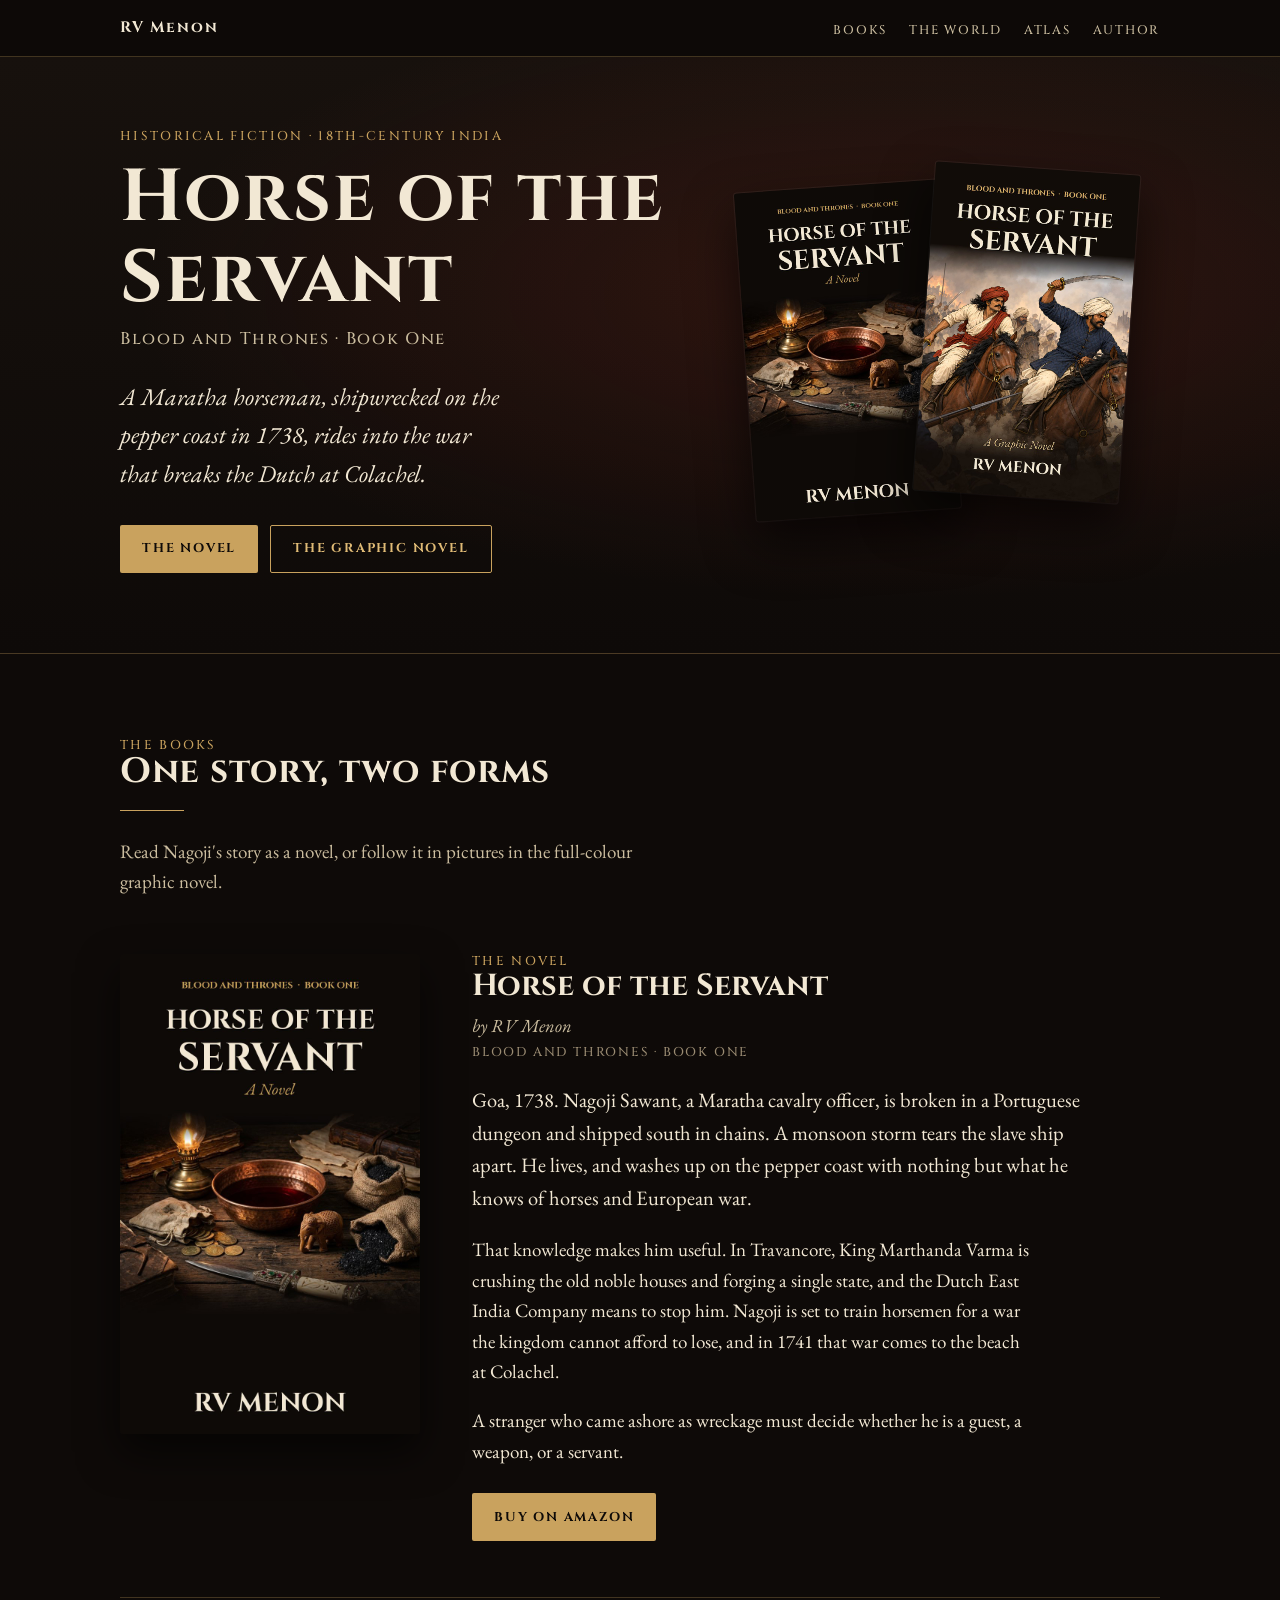
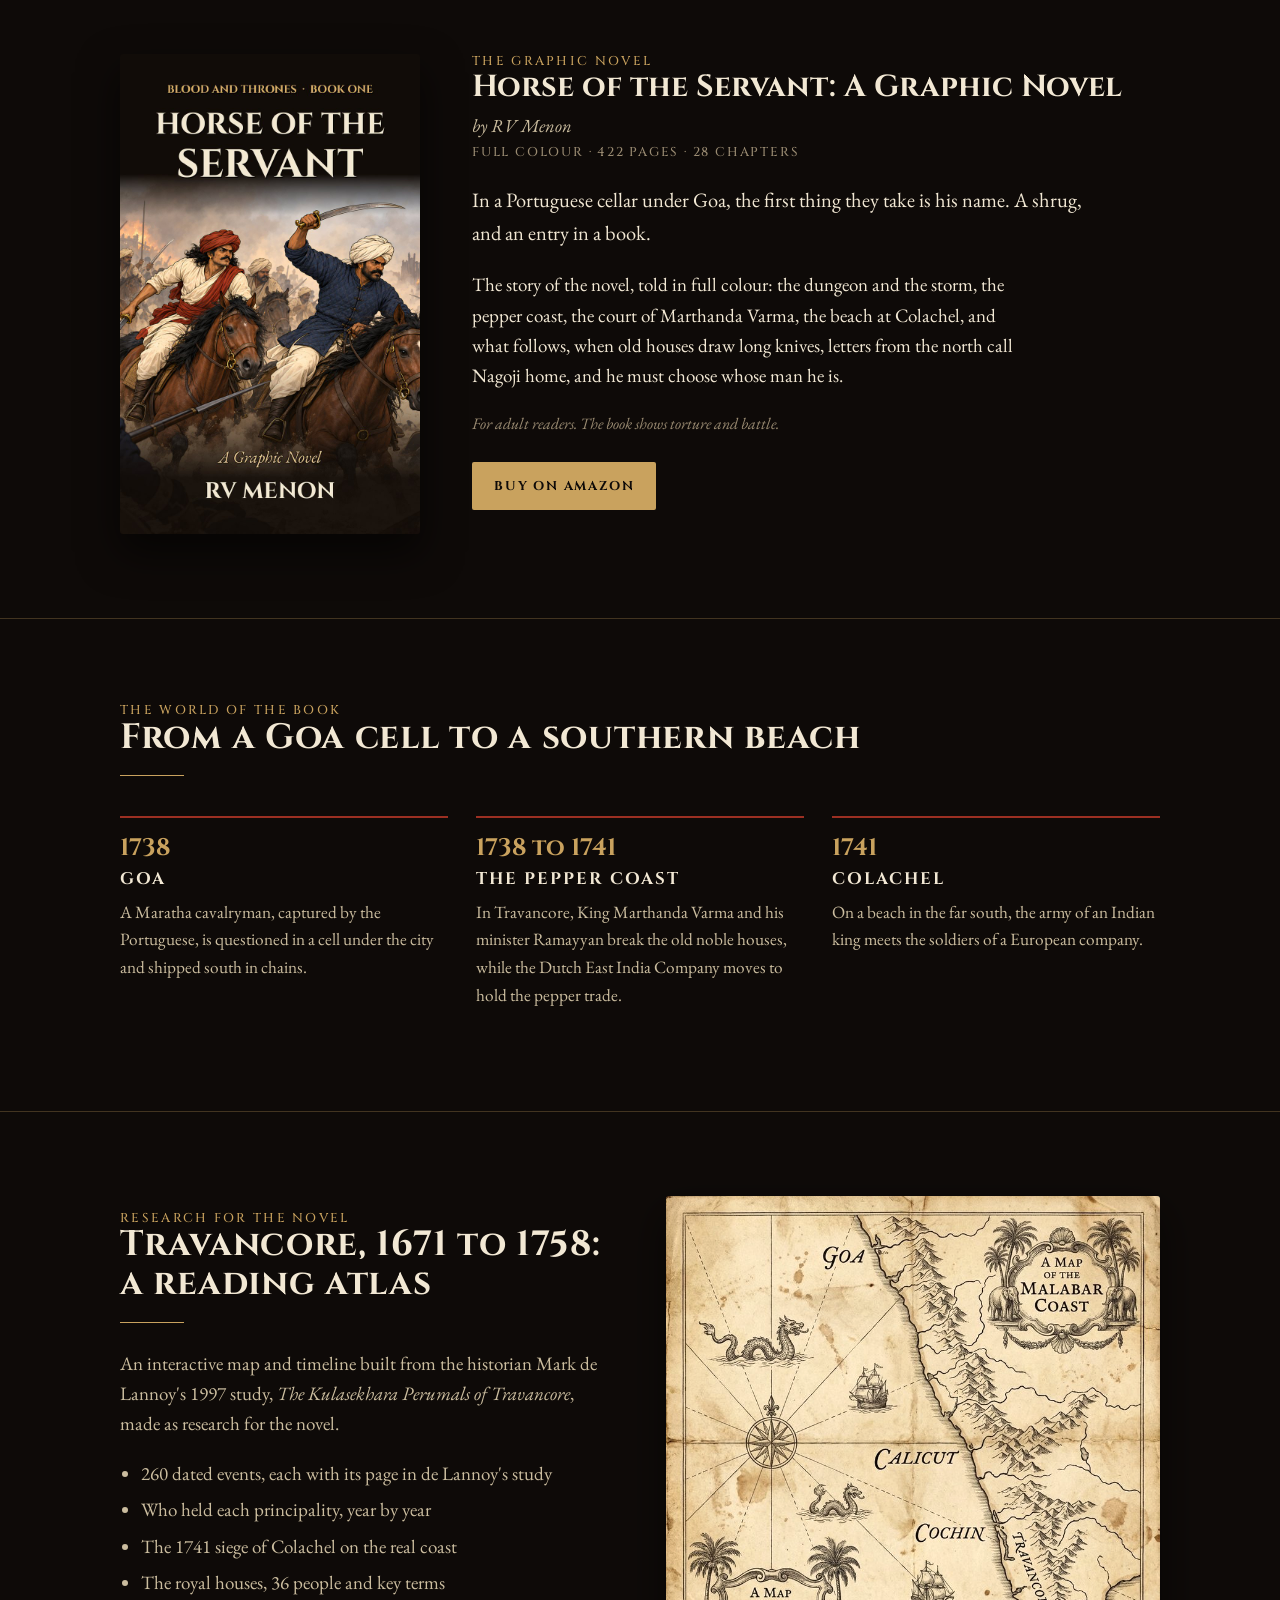
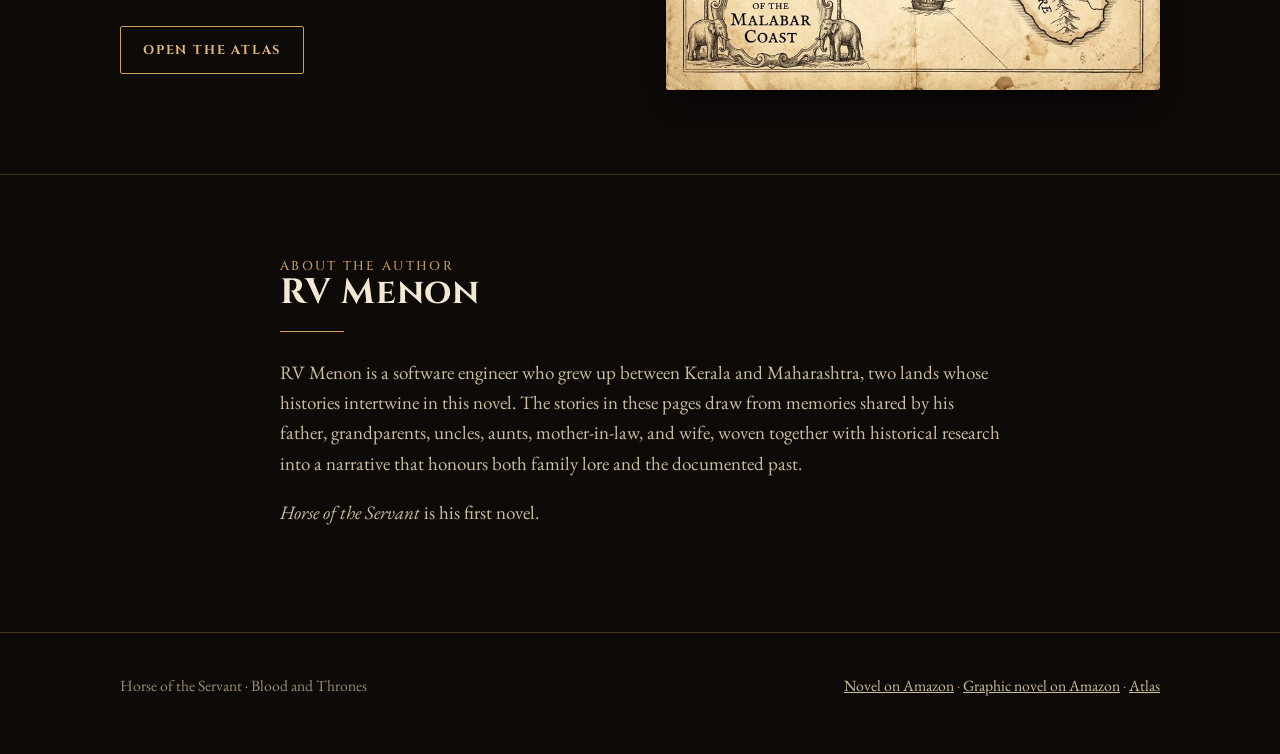
==== horse-of-the-servant/index.html @ ff75c13c "Make rvmenon.com an author home page with a Horse of the Servant subpage Book page moves to /horse-o" ====
<!doctype html>
<html lang="en">
<head>
<meta charset="utf-8">
<meta name="viewport" content="width=device-width, initial-scale=1">
<title>Horse of the Servant | RV Menon</title>
<link rel="canonical" href="https://rvmenon.com/horse-of-the-servant/">
<meta name="description" content="Horse of the Servant, a historical novel of 18th-century Goa, Travancore and the Battle of Colachel, and its graphic novel edition.">
<meta property="og:type" content="website">
<meta property="og:title" content="Horse of the Servant">
<meta property="og:description" content="A Maratha horseman, shipwrecked on the pepper coast in 1738, rides into the war that breaks the Dutch at Colachel.">
<meta property="og:url" content="https://rvmenon.com/horse-of-the-servant/">
<meta property="og:image" content="https://rvmenon.com/assets/og-image.jpg">
<meta name="twitter:card" content="summary_large_image">
<link rel="preconnect" href="https://fonts.googleapis.com">
<link rel="preconnect" href="https://fonts.gstatic.com" crossorigin>
<link href="https://fonts.googleapis.com/css2?family=Cinzel:wght@500;700&family=EB+Garamond:ital,wght@0,400;0,500;1,400&display=swap" rel="stylesheet">
<link rel="stylesheet" href="../assets/site.css">
</head>
<body>

<nav class="nav" aria-label="Main">
  <div class="wrap">
    <a class="brand" href="../">RV Menon</a>
    <ul>
      <li><a href="#books">Books</a></li>
      <li class="hide-sm"><a href="#world">The world</a></li>
      <li><a href="#atlas">Atlas</a></li>
      <li class="hide-sm"><a href="#author">Author</a></li>
    </ul>
  </div>
</nav>

<header class="hero" id="top">
  <div class="wrap">
    <div>
      <div class="eyebrow"><span class="hide-sm">Historical fiction · </span>18th-century India</div>
      <h1>Horse of the Servant</h1>
      <div class="series">Blood and Thrones · Book One</div>
      <p class="hook">A Maratha horseman, shipwrecked on the pepper coast in 1738, rides into the war that breaks the Dutch at Colachel.</p>
      <div class="btns">
        <a class="btn primary" href="#novel">The novel</a>
        <a class="btn ghost" href="#graphic-novel">The graphic novel</a>
      </div>
    </div>
    <div class="covers" aria-hidden="true">
      <img src="../assets/novel-cover.jpg" alt="" width="800" height="1280">
      <img src="../assets/graphic-novel-cover.jpg" alt="" width="800" height="1280">
    </div>
  </div>
</header>

<main>
<section id="books" aria-labelledby="books-h">
  <div class="wrap">
    <div class="eyebrow">The books</div>
    <h2 id="books-h">One story, two forms</h2>
    <hr class="rule">
    <p class="lead">Read Nagoji's story as a novel, or follow it in pictures in the full-colour graphic novel.</p>

    <article class="book" id="novel" aria-labelledby="novel-h">
      <div class="cover"><img src="../assets/novel-cover.jpg" alt="Cover of Horse of the Servant, a novel by RV Menon" width="800" height="1280" loading="lazy"></div>
      <div>
        <div class="eyebrow">The novel</div>
        <h3 id="novel-h">Horse of the Servant</h3>
        <p class="by">by RV Menon</p>
        <p class="meta">Blood and Thrones · Book One</p>
        <div class="blurb">
          <p>Goa, 1738. Nagoji Sawant, a Maratha cavalry officer, is broken in a Portuguese dungeon and shipped south in chains. A monsoon storm tears the slave ship apart. He lives, and washes up on the pepper coast with nothing but what he knows of horses and European war.</p>
          <p>That knowledge makes him useful. In Travancore, King Marthanda Varma is crushing the old noble houses and forging a single state, and the Dutch East India Company means to stop him. Nagoji is set to train horsemen for a war the kingdom cannot afford to lose, and in 1741 that war comes to the beach at Colachel.</p>
          <p>A stranger who came ashore as wreckage must decide whether he is a guest, a weapon, or a servant.</p>
        </div>
        <div class="btns">
          <a class="btn primary" href="https://www.amazon.com/dp/B0GD5K3GWF" rel="noopener" aria-label="Buy the novel on Amazon">Buy on Amazon</a>
        </div>
      </div>
    </article>

    <article class="book" id="graphic-novel" aria-labelledby="gn-h">
      <div class="cover"><img src="../assets/graphic-novel-cover.jpg" alt="Cover of Horse of the Servant: A Graphic Novel, showing two horsemen charging into battle" width="800" height="1280" loading="lazy"></div>
      <div>
        <div class="eyebrow">The graphic novel</div>
        <h3 id="gn-h">Horse of the Servant: A Graphic Novel</h3>
        <p class="by">by RV Menon</p>
        <p class="meta">Full colour · 422 pages · 28 chapters</p>
        <div class="blurb">
          <p>In a Portuguese cellar under Goa, the first thing they take is his name. A shrug, and an entry in a book.</p>
          <p>The story of the novel, told in full colour: the dungeon and the storm, the pepper coast, the court of Marthanda Varma, the beach at Colachel, and what follows, when old houses draw long knives, letters from the north call Nagoji home, and he must choose whose man he is.</p>
          <p class="note">For adult readers. The book shows torture and battle.</p>
        </div>
        <div class="btns">
          <a class="btn primary" href="https://www.amazon.com/dp/B0HP4CW4CW" rel="noopener" aria-label="Buy the graphic novel on Amazon">Buy on Amazon</a>
        </div>
      </div>
    </article>
  </div>
</section>

<section id="world" aria-labelledby="world-h">
  <div class="wrap">
    <div class="eyebrow">The world of the book</div>
    <h2 id="world-h">From a Goa cell to a southern beach</h2>
    <hr class="rule">
    <div class="world">
      <div class="place">
        <div class="when">1738</div>
        <h3>Goa</h3>
        <p>A Maratha cavalryman, captured by the Portuguese, is questioned in a cell under the city and shipped south in chains.</p>
      </div>
      <div class="place">
        <div class="when">1738 to 1741</div>
        <h3>The pepper coast</h3>
        <p>In Travancore, King Marthanda Varma and his minister Ramayyan break the old noble houses, while the Dutch East India Company moves to hold the pepper trade.</p>
      </div>
      <div class="place">
        <div class="when">1741</div>
        <h3>Colachel</h3>
        <p>On a beach in the far south, the army of an Indian king meets the soldiers of a European company.</p>
      </div>
    </div>
  </div>
</section>

<section id="atlas" aria-labelledby="atlas-h">
  <div class="wrap atlas">
    <div>
      <div class="eyebrow">Research for the novel</div>
      <h2 id="atlas-h">Travancore, 1671 to 1758: a reading atlas</h2>
      <hr class="rule">
      <p class="lead">An interactive map and timeline built from the historian Mark de Lannoy's 1997 study, <cite>The Kulasekhara Perumals of Travancore</cite>, made as research for the novel.</p>
      <ul>
        <li>260 dated events, each with its page in de Lannoy's study</li>
        <li>Who held each principality, year by year</li>
        <li>The 1741 siege of Colachel on the real coast</li>
        <li>The royal houses, 36 people and key terms</li>
      </ul>
      <a class="btn ghost" href="atlas/">Open the atlas</a>
    </div>
    <img src="../assets/malabar-map.jpg" alt="An old-style illustrated map of the Malabar coast, from Goa south to Travancore" width="800" height="800" loading="lazy">
  </div>
</section>

<section class="author" id="author" aria-labelledby="author-h">
  <div class="wrap">
    <div class="eyebrow">About the author</div>
    <h2 id="author-h">RV Menon</h2>
    <hr class="rule">
    <p>RV Menon is a software engineer who grew up between Kerala and Maharashtra, two lands whose histories intertwine in this novel. The stories in these pages draw from memories shared by his father, grandparents, uncles, aunts, mother-in-law, and wife, woven together with historical research into a narrative that honours both family lore and the documented past.</p>
    <p><em>Horse of the Servant</em> is his first novel.</p>
  </div>
</section>
</main>

<footer>
  <div class="wrap">
    <span>Horse of the Servant · Blood and Thrones</span>
    <span><a href="https://www.amazon.com/dp/B0GD5K3GWF" rel="noopener">Novel on Amazon</a> · <a href="https://www.amazon.com/dp/B0HP4CW4CW" rel="noopener">Graphic novel on Amazon</a> · <a href="atlas/">Atlas</a></span>
  </div>
</footer>

</body>
</html>
---- assets/site.css ----
:root{
  --ink:#0e0a08; --ink-2:#17110d; --ink-3:#221a14;
  --paper:#f2e8d4; --paper-dim:#cbbd9f; --muted:#9a8b72;
  --gold:#c9a25e; --gold-bright:#e0bb76; --red:#9c2f22;
  --line:rgba(201,162,94,.28);
  --serif:"EB Garamond",Georgia,"Times New Roman",serif;
  --display:"Cinzel","Trajan Pro",Georgia,serif;
}
*{box-sizing:border-box}
html{scroll-behavior:smooth}
body{margin:0;background:var(--ink);color:var(--paper);font:400 1.1875rem/1.6 var(--serif);-webkit-font-smoothing:antialiased}
img{max-width:100%;height:auto;display:block}
a{color:var(--gold-bright)}
a:focus-visible,.btn:focus-visible{outline:2px solid var(--gold-bright);outline-offset:3px}
.wrap{max-width:1080px;margin:0 auto;padding:0 20px}
.eyebrow{font:500 .8rem/1.2 var(--display);letter-spacing:.18em;text-transform:uppercase;color:var(--gold)}
h1,h2,h3{font-family:var(--display);font-weight:700;line-height:1.1;margin:0;color:var(--paper)}
h2{font-size:clamp(1.6rem,3.4vw,2.2rem);letter-spacing:.02em}
h3{font-size:clamp(1.5rem,3vw,1.9rem)}
p{margin:0 0 1em}
.rule{width:64px;height:1px;background:var(--gold);border:0;margin:18px 0 26px}

/* nav */
.nav{position:sticky;top:0;z-index:5;background:rgba(14,10,8,.92);backdrop-filter:blur(6px);border-bottom:1px solid var(--line)}
.nav .wrap{display:flex;align-items:center;justify-content:space-between;gap:16px;height:56px}
.brand{font:700 .95rem/1 var(--display);letter-spacing:.12em;color:var(--paper);text-decoration:none;white-space:nowrap}
.nav ul{display:flex;gap:22px;list-style:none;margin:0;padding:0}
.nav ul a{font:500 .78rem/1 var(--display);letter-spacing:.14em;text-transform:uppercase;color:var(--paper-dim);text-decoration:none}
.nav ul a:hover{color:var(--gold-bright)}

/* hero */
.hero{position:relative;overflow:hidden;border-bottom:1px solid var(--line);
  background:radial-gradient(ellipse at 70% 40%,rgba(156,47,34,.22),transparent 60%),linear-gradient(180deg,var(--ink-2),var(--ink))}
.hero .wrap{display:grid;grid-template-columns:1.1fr .9fr;gap:48px;align-items:center;padding-top:72px;padding-bottom:80px}
.hero h1{font-size:clamp(2.6rem,7vw,4.6rem);letter-spacing:.03em;margin:14px 0 8px}
.hero .series{font:500 1.05rem/1.4 var(--display);letter-spacing:.1em;color:var(--paper-dim)}
.hero .hook{font-size:clamp(1.25rem,2.4vw,1.5rem);font-style:italic;color:var(--paper);max-width:32ch;margin:26px 0 32px}
.covers{display:flex;justify-content:center;align-items:flex-end;gap:0;min-height:320px}
.covers img{width:min(46%,230px);aspect-ratio:5/8;object-fit:cover;border-radius:3px;box-shadow:0 22px 50px rgba(0,0,0,.65),0 0 0 1px rgba(255,255,255,.06)}
.covers img:first-child{transform:rotate(-4deg) translateX(14px);z-index:1}
.covers img:last-child{transform:rotate(4deg) translate(-14px,-18px);z-index:2}
.btns{display:flex;flex-wrap:wrap;gap:12px}
.btn{display:inline-flex;align-items:center;justify-content:center;min-height:48px;padding:12px 22px;border-radius:2px;
  font:700 .8rem/1.35 var(--display);letter-spacing:.14em;text-transform:uppercase;text-align:center;text-decoration:none;transition:background .15s,color .15s}
.btn.primary{background:var(--gold);color:var(--ink)}
.btn.primary:hover{background:var(--gold-bright)}
.btn.ghost{border:1px solid var(--gold);color:var(--gold-bright)}
.btn.ghost:hover{background:rgba(201,162,94,.12)}

/* sections */
section{padding:84px 0;border-bottom:1px solid var(--line)}
.lead{color:var(--paper-dim);max-width:60ch}

/* books */
.book{display:grid;grid-template-columns:300px 1fr;gap:52px;align-items:start;margin-top:56px}
.book + .book{padding-top:56px;border-top:1px solid var(--line)}
.book .cover img{width:100%;aspect-ratio:5/8;object-fit:cover;border-radius:3px;box-shadow:0 18px 40px rgba(0,0,0,.6)}
.book .by{font-style:italic;color:var(--paper-dim);margin:8px 0 4px;font-size:1.15rem}
.book .meta{font:500 .8rem/1.4 var(--display);letter-spacing:.14em;text-transform:uppercase;color:var(--muted);margin:0 0 22px}
.book .blurb p{max-width:62ch}
.book .blurb p:first-child{font-size:1.28rem;color:var(--paper)}
.note{font-size:1rem;color:var(--muted);font-style:italic;margin-top:4px}
.book .btns{margin-top:26px}

/* world */
.world{display:grid;grid-template-columns:repeat(3,1fr);gap:28px;margin-top:40px}
.place{border-top:2px solid var(--red);padding-top:18px}
.place .when{font:700 1.5rem/1 var(--display);color:var(--gold)}
.place h3{font-size:1.05rem;letter-spacing:.12em;text-transform:uppercase;margin:10px 0 10px;color:var(--paper)}
.place p{color:var(--paper-dim);font-size:1.08rem}

/* atlas */
.atlas{display:grid;grid-template-columns:1fr 1fr;gap:52px;align-items:center}
.atlas img{width:100%;aspect-ratio:1;object-fit:cover;border-radius:3px;filter:sepia(.15);box-shadow:0 18px 40px rgba(0,0,0,.55)}
.atlas ul{padding-left:1.1em;color:var(--paper-dim);margin:0 0 28px}
.atlas li{margin-bottom:6px}

/* author */
.author .wrap{max-width:760px}
.author p{color:var(--paper-dim)}

footer{padding:40px 0 56px;color:var(--muted);font-size:.98rem}
footer .wrap{display:flex;flex-wrap:wrap;justify-content:space-between;gap:12px}
footer a{color:var(--paper-dim)}

@media (max-width:860px){
  .hero .wrap{grid-template-columns:1fr;gap:40px;padding-top:48px;padding-bottom:56px}
  .covers{min-height:0;order:-1}
  .book{grid-template-columns:1fr;gap:28px}
  .book .cover{max-width:260px}
  .world{grid-template-columns:1fr;gap:32px}
  .atlas{grid-template-columns:1fr;gap:32px}
  section{padding:64px 0}
}
@media (max-width:560px){
  .wrap{padding:0 16px}
  .nav ul{gap:14px}
  .hide-sm{display:none}
  .btn{width:100%}
}
@media (prefers-reduced-motion:reduce){html{scroll-behavior:auto}}

/* home */
.feature{display:grid;grid-template-columns:minmax(0,.9fr) minmax(0,1.1fr);gap:52px;align-items:center;margin-top:48px}
.feature .covers{justify-content:flex-start;min-height:0}
.feature .hook{font-size:1.3rem;font-style:italic;margin:18px 0 10px}
.feature .formats{color:var(--paper-dim);margin-bottom:26px}
.textlinks{margin-top:18px;font-size:1rem;color:var(--muted)}
@media (max-width:860px){.feature{grid-template-columns:1fr;gap:36px}.feature .covers{justify-content:center}}
.hero .wrap.solo{grid-template-columns:1fr}
.nowrap{white-space:nowrap}
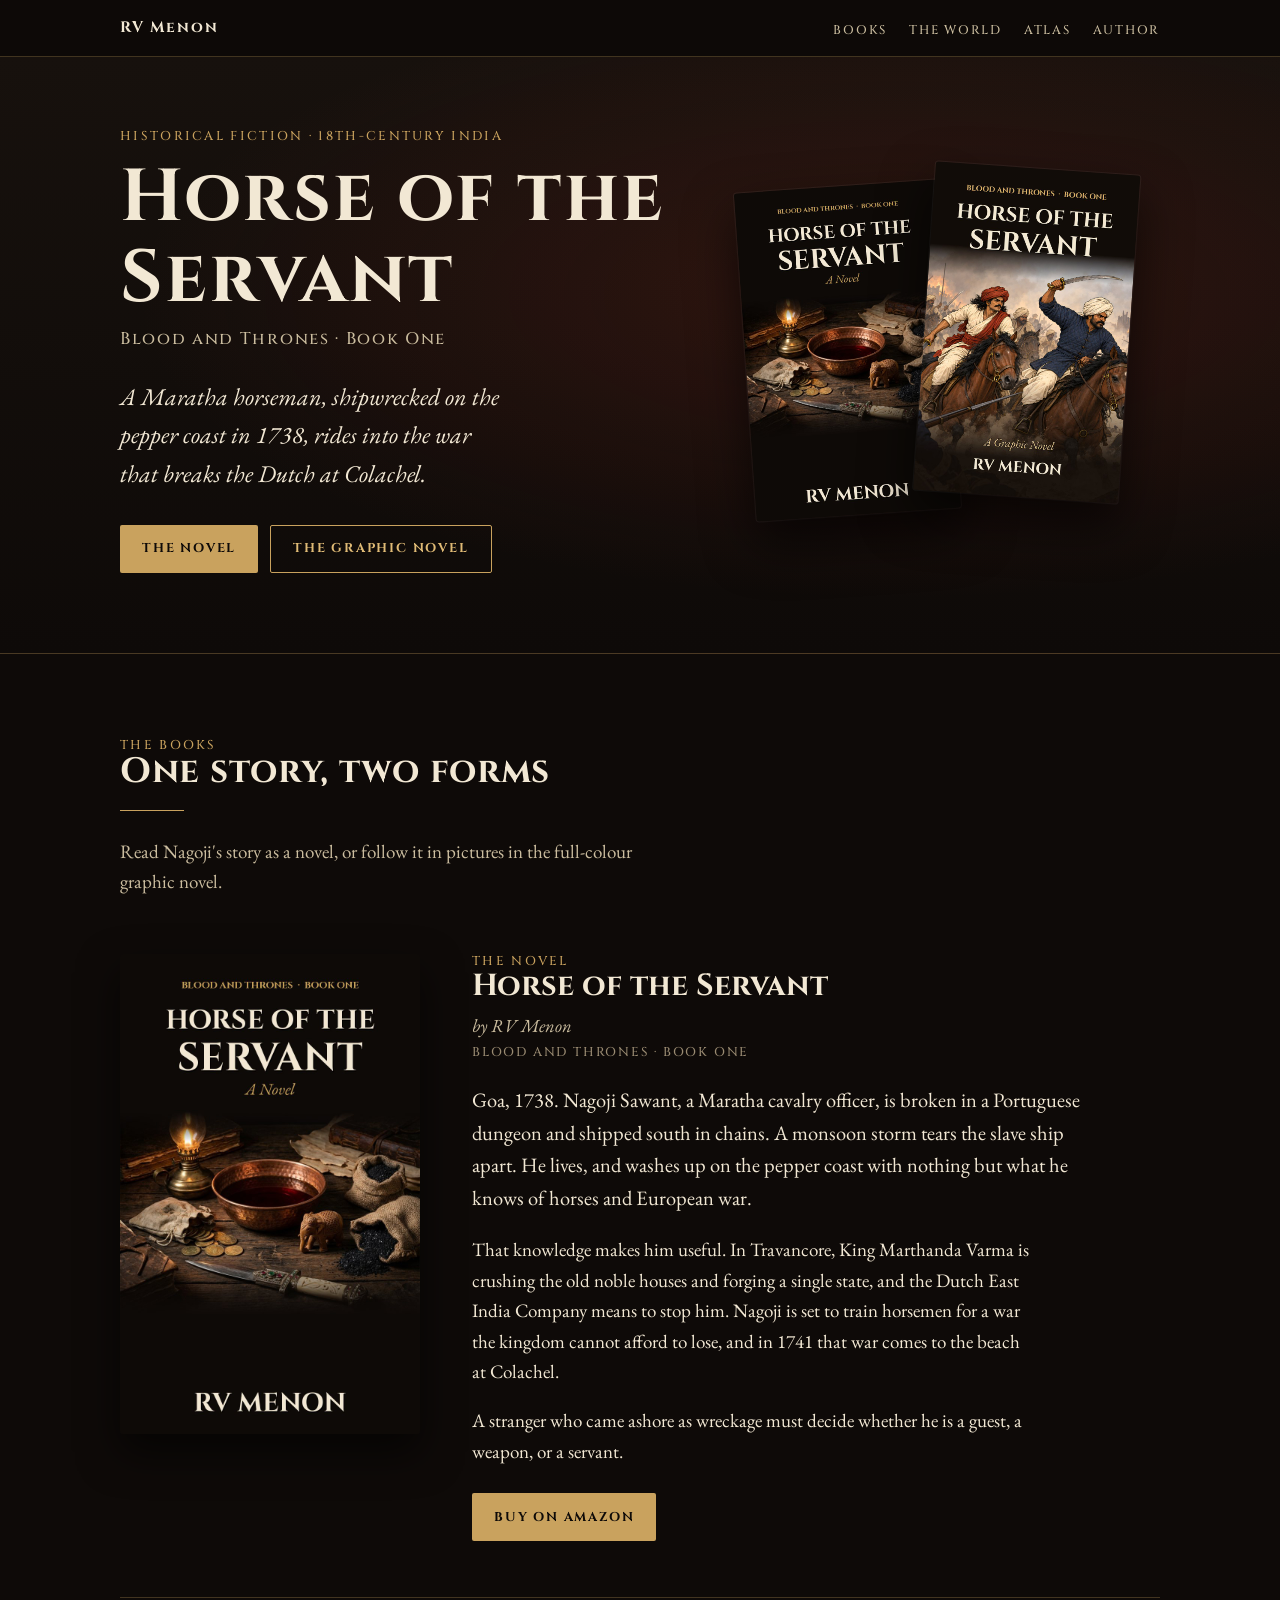
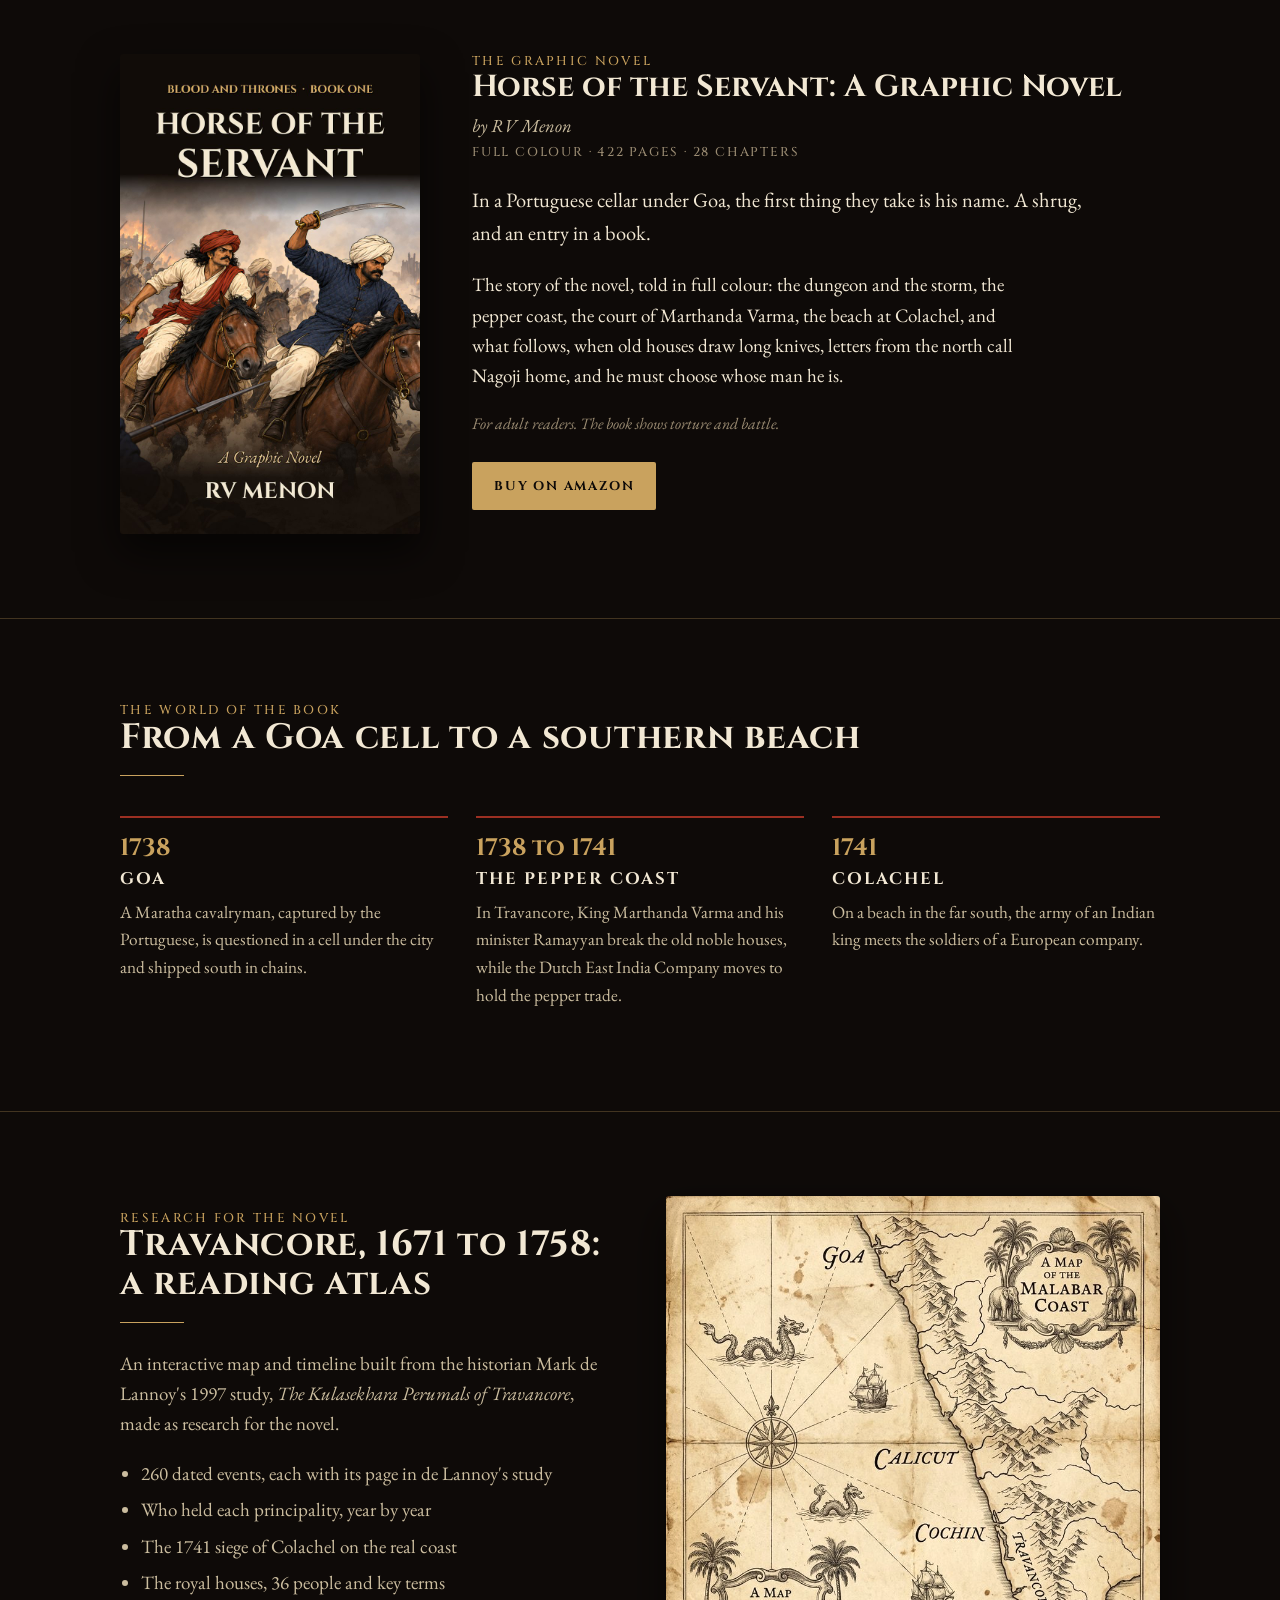
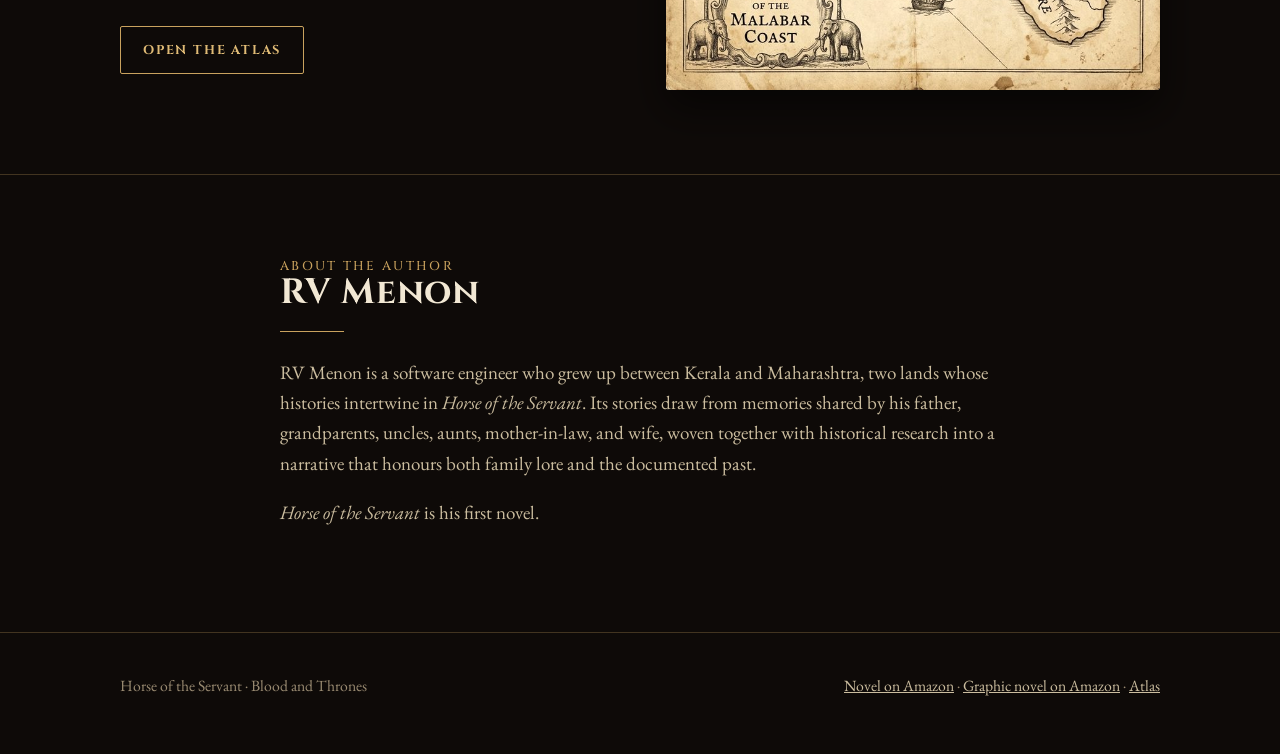
==== commit ddfe77cf: "Reword the author bio for the website Co-Authored-By: Claude Opus 5.5 <noreply@anthropic.com> Claude" ====
--- a/horse-of-the-servant/index.html
+++ b/horse-of-the-servant/index.html
@@ -145,7 +145,7 @@
     <div class="eyebrow">About the author</div>
     <h2 id="author-h">RV Menon</h2>
     <hr class="rule">
-    <p>RV Menon is a software engineer who grew up between Kerala and Maharashtra, two lands whose histories intertwine in this novel. The stories in these pages draw from memories shared by his father, grandparents, uncles, aunts, mother-in-law, and wife, woven together with historical research into a narrative that honours both family lore and the documented past.</p>
+    <p>RV Menon is a software engineer who grew up between Kerala and Maharashtra, two lands whose histories intertwine in <em>Horse of the Servant</em>. Its stories draw from memories shared by his father, grandparents, uncles, aunts, mother-in-law, and wife, woven together with historical research into a narrative that honours both family lore and the documented past.</p>
     <p><em>Horse of the Servant</em> is his first novel.</p>
   </div>
 </section>
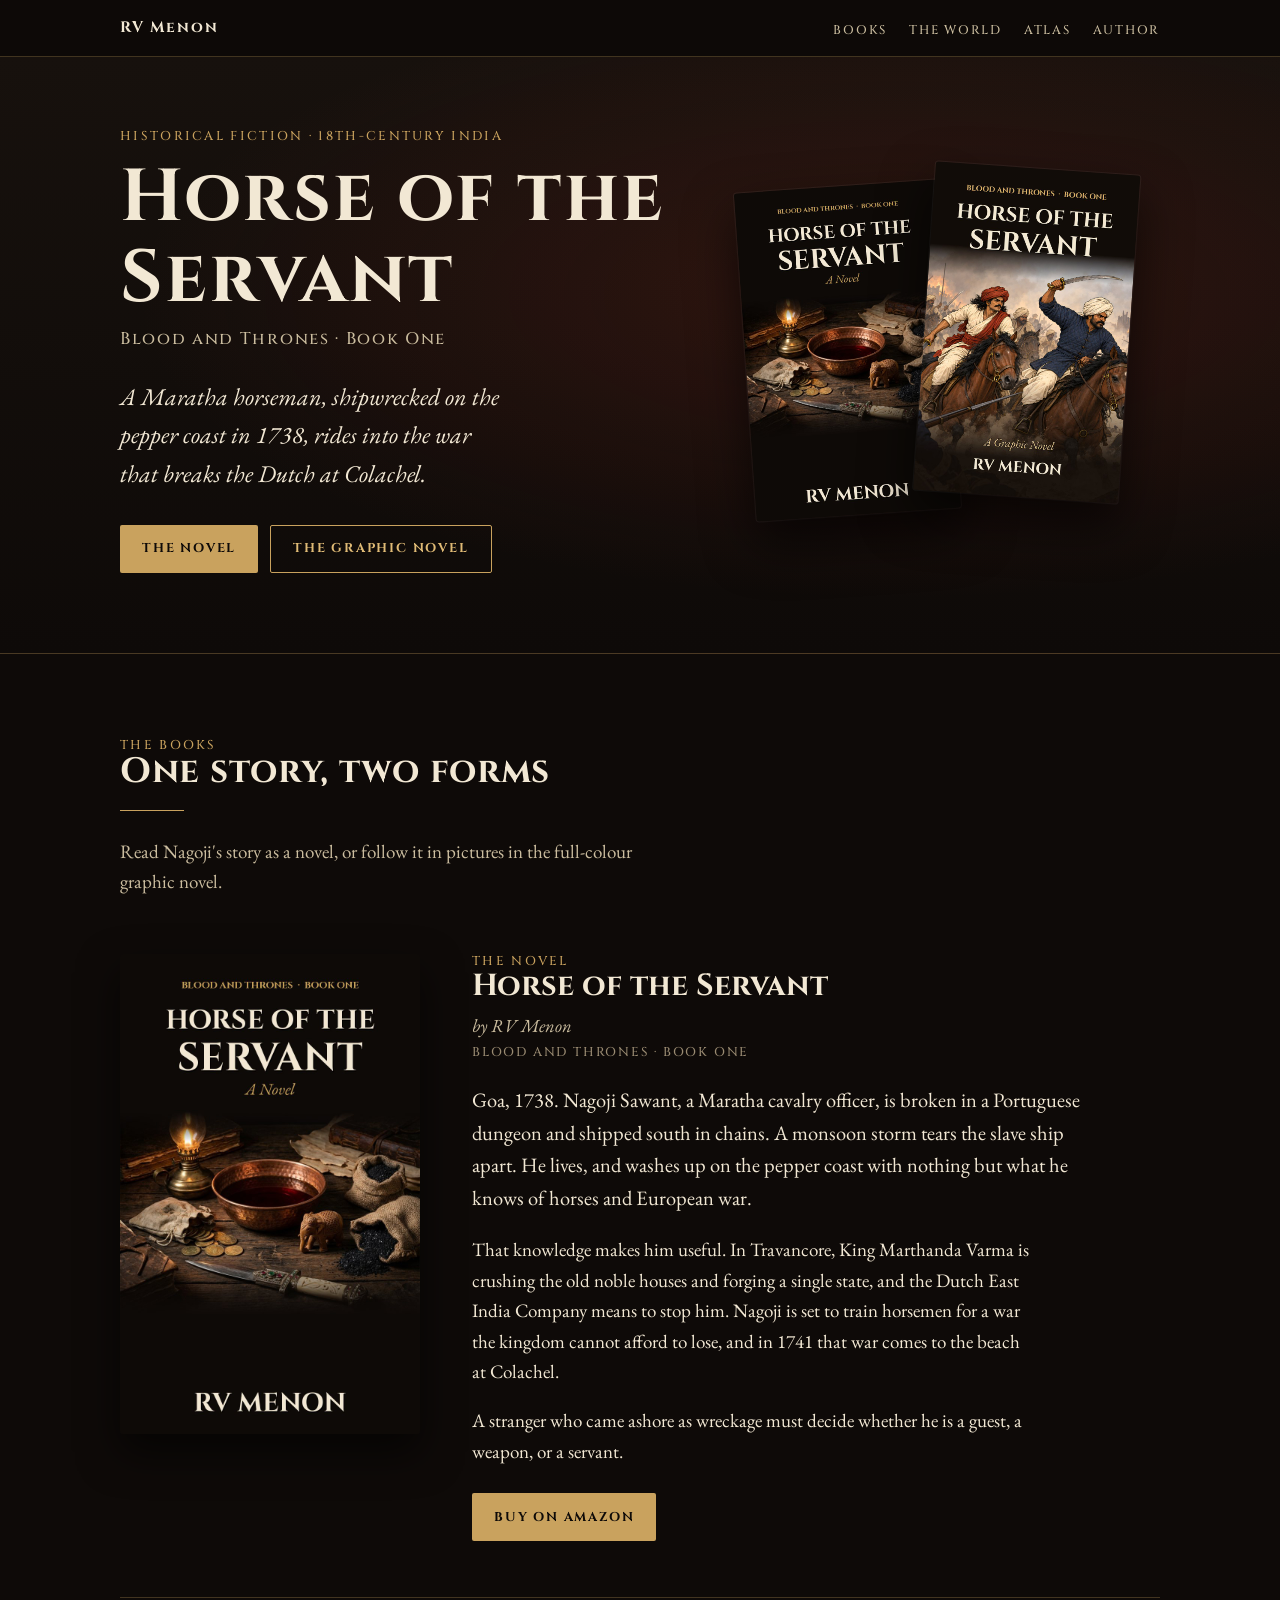
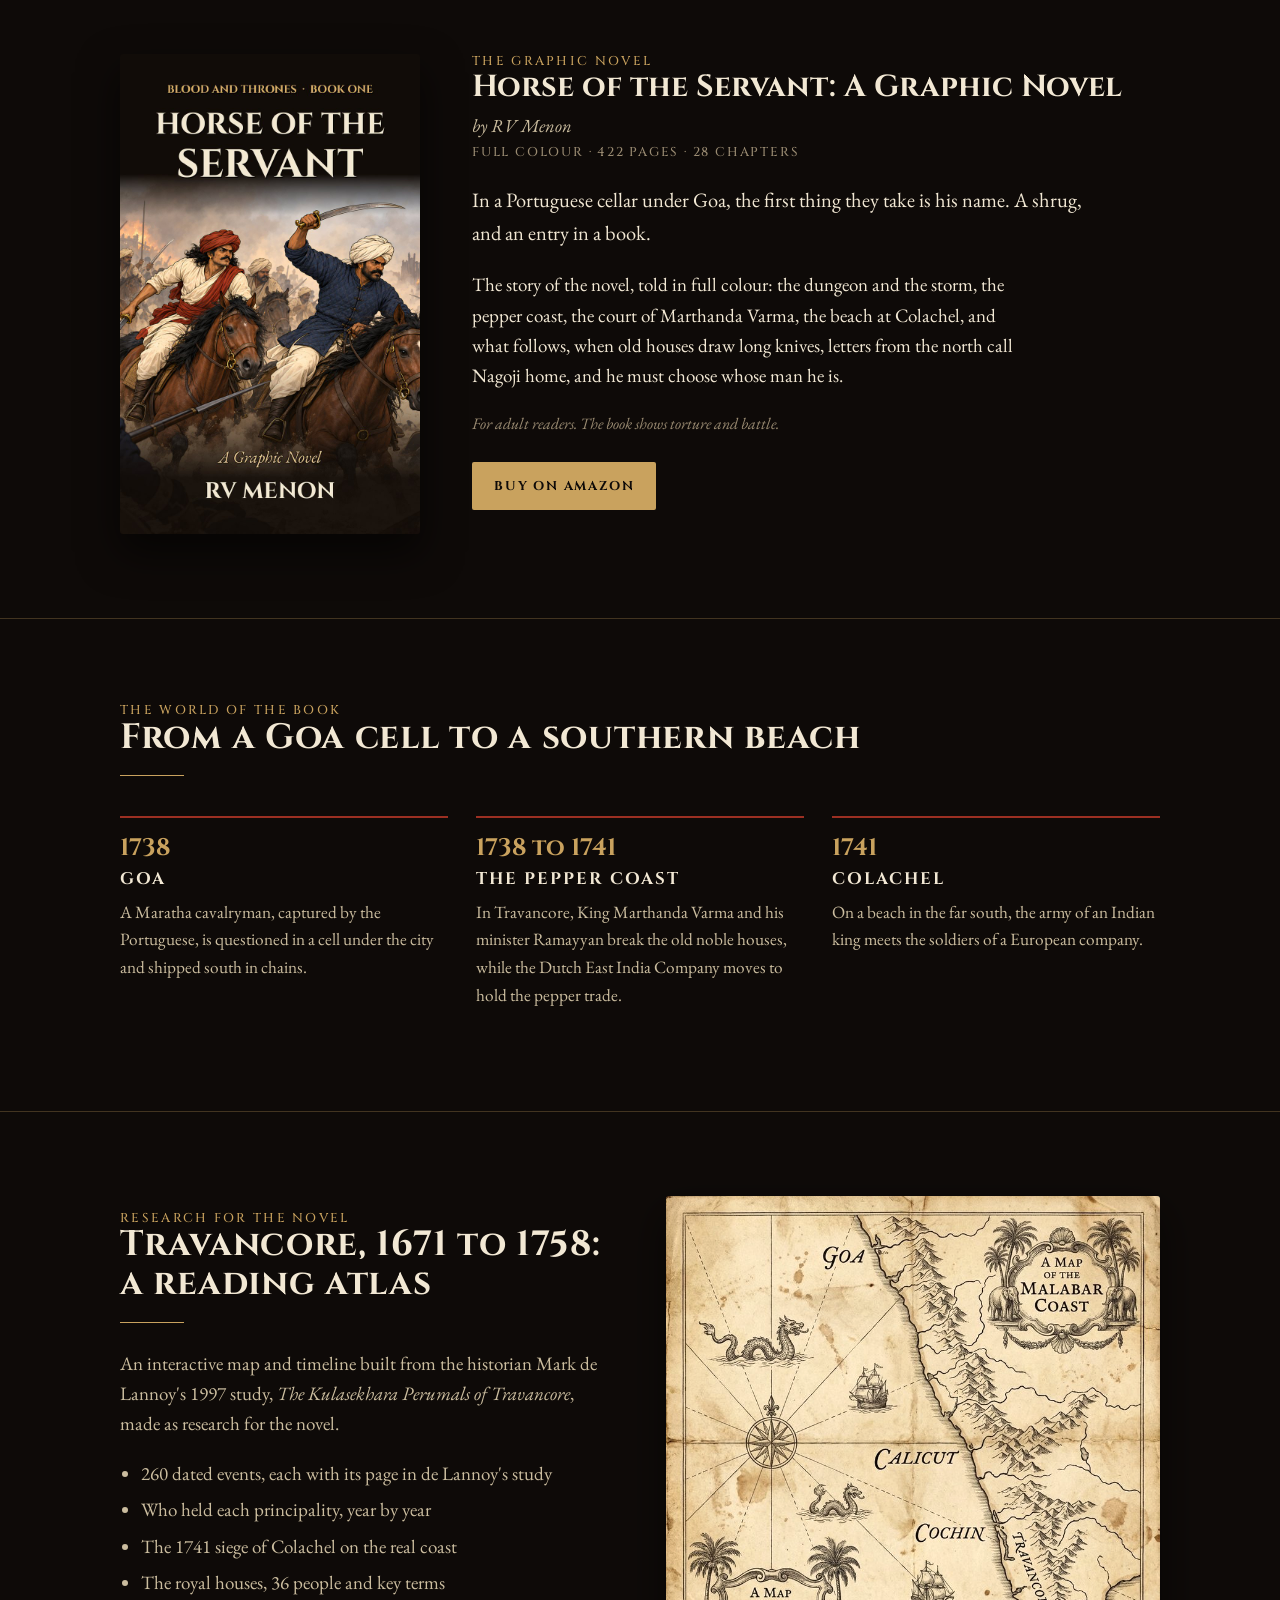
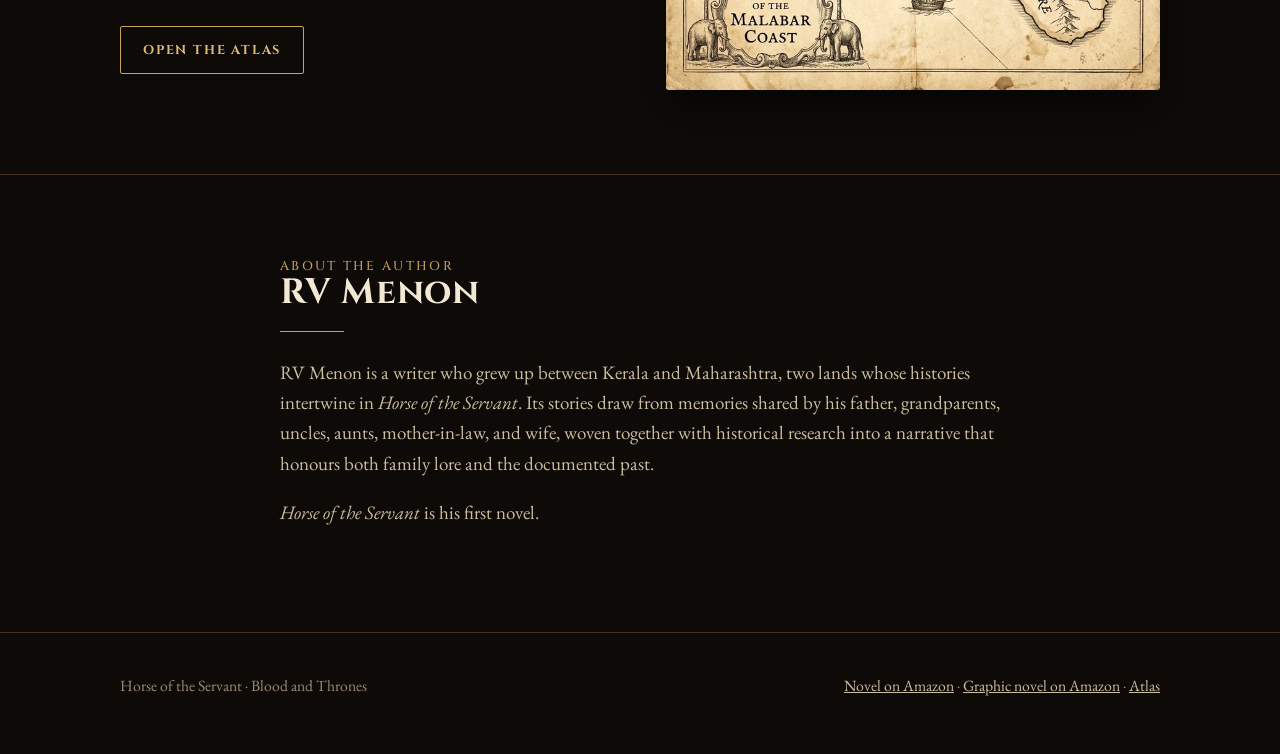
==== commit 4382b4cc: "Describe RV Menon as a writer in the bio Co-Authored-By: Claude Opus 5.5 <noreply@anthropic.com> Cla" ====
--- a/horse-of-the-servant/index.html
+++ b/horse-of-the-servant/index.html
@@ -145,7 +145,7 @@
     <div class="eyebrow">About the author</div>
     <h2 id="author-h">RV Menon</h2>
     <hr class="rule">
-    <p>RV Menon is a software engineer who grew up between Kerala and Maharashtra, two lands whose histories intertwine in <em>Horse of the Servant</em>. Its stories draw from memories shared by his father, grandparents, uncles, aunts, mother-in-law, and wife, woven together with historical research into a narrative that honours both family lore and the documented past.</p>
+    <p>RV Menon is a writer who grew up between Kerala and Maharashtra, two lands whose histories intertwine in <em>Horse of the Servant</em>. Its stories draw from memories shared by his father, grandparents, uncles, aunts, mother-in-law, and wife, woven together with historical research into a narrative that honours both family lore and the documented past.</p>
     <p><em>Horse of the Servant</em> is his first novel.</p>
   </div>
 </section>
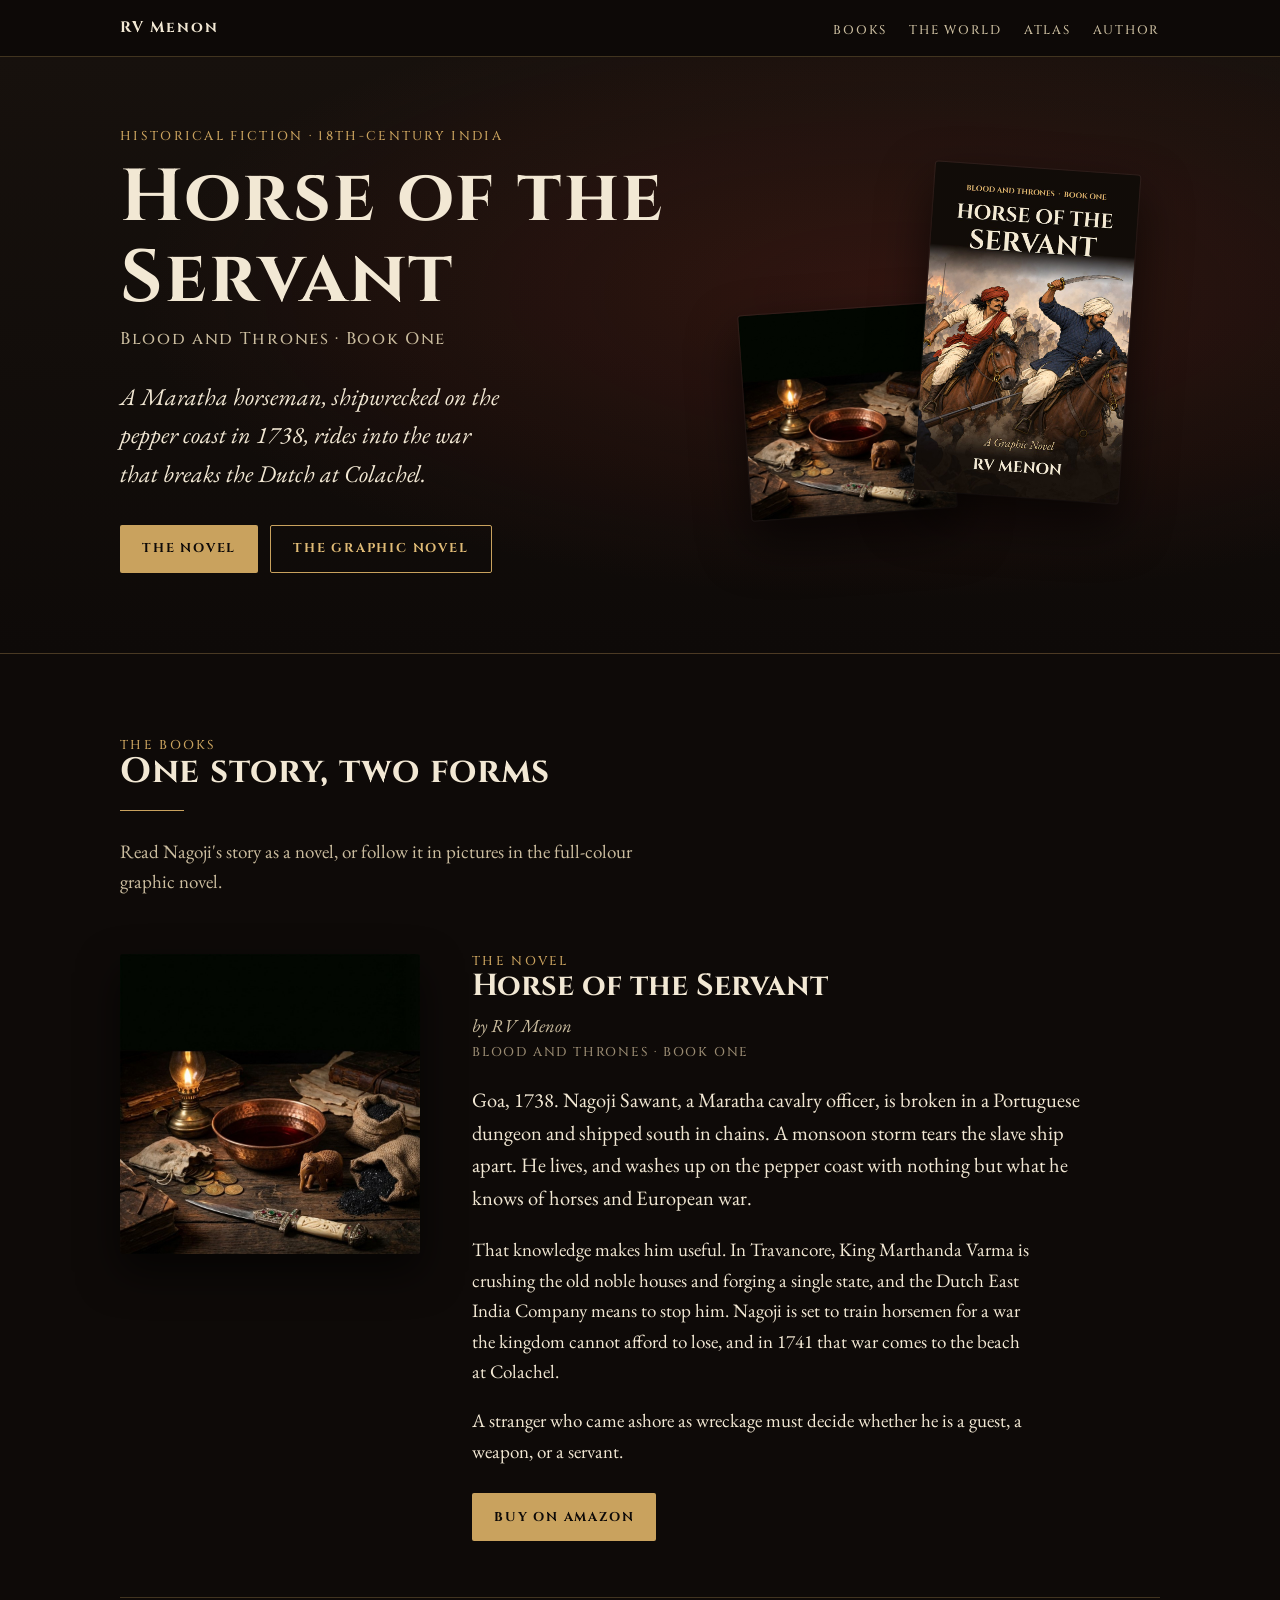
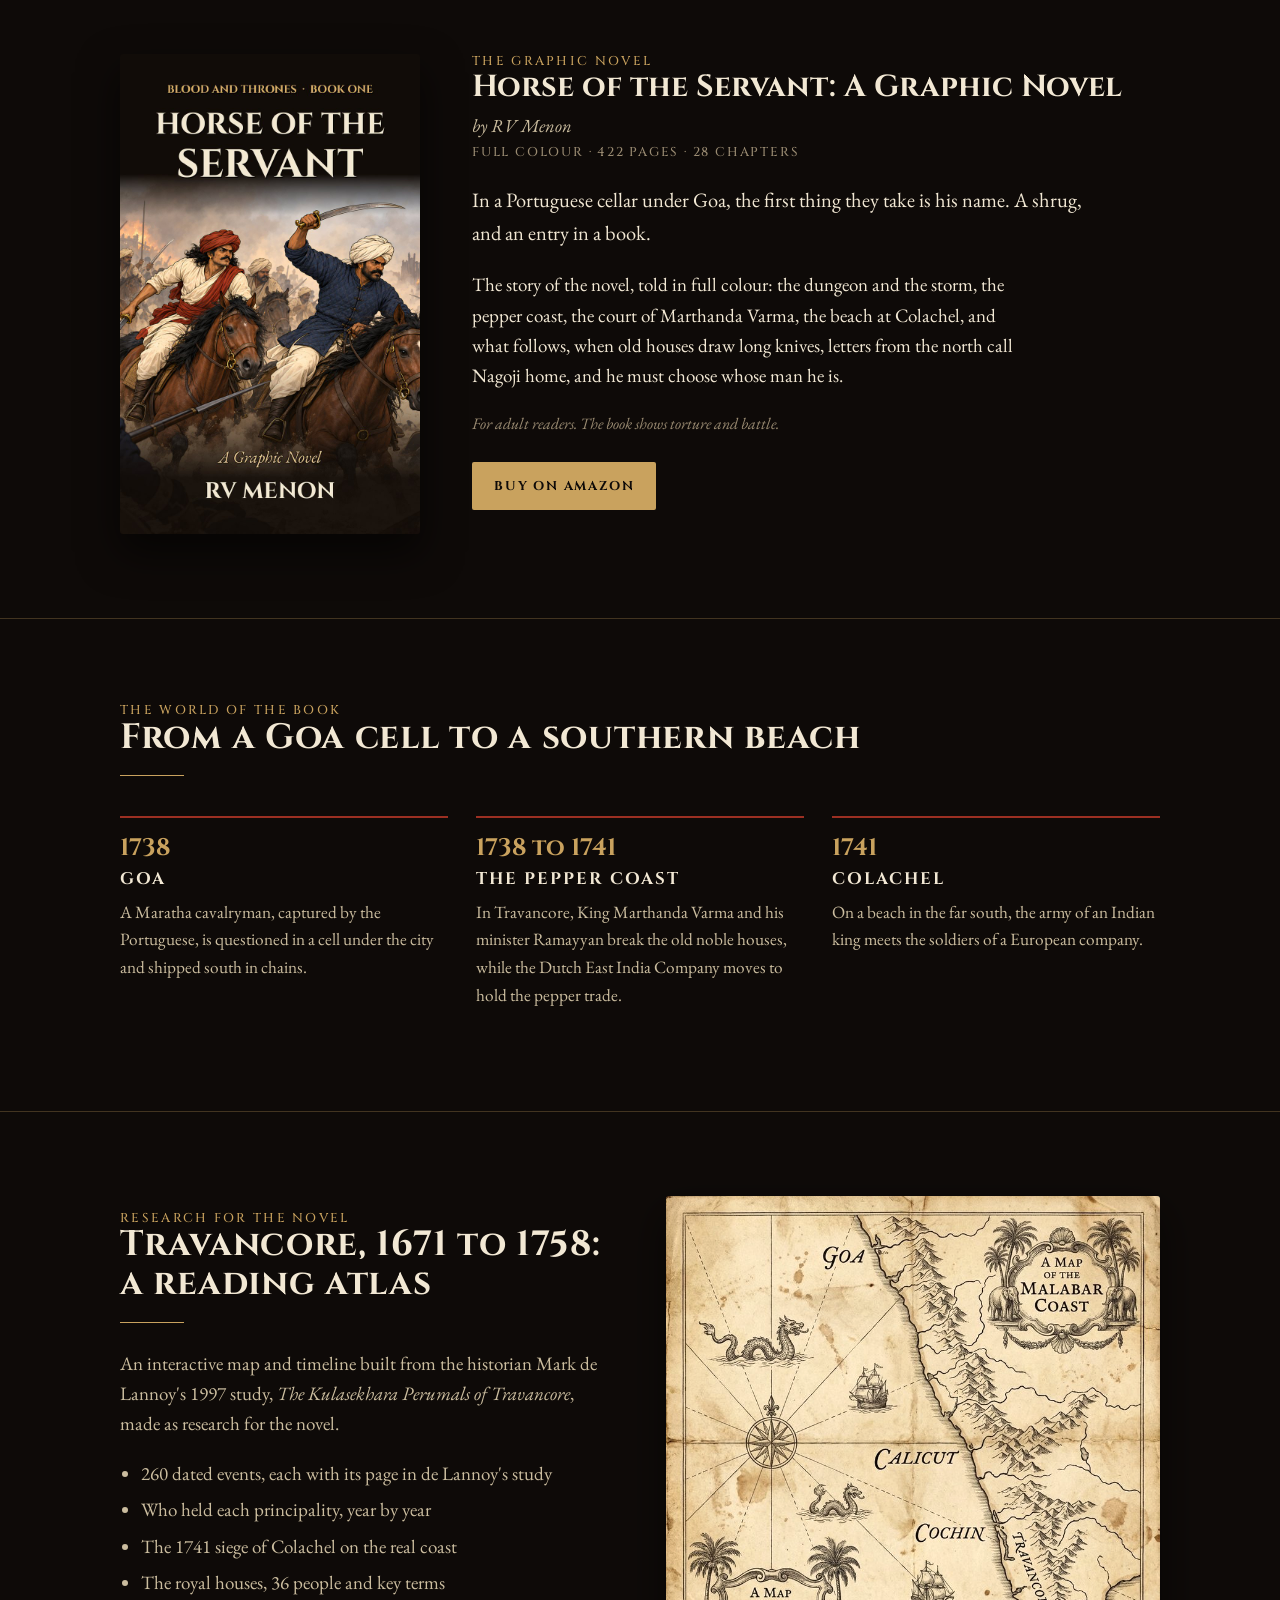
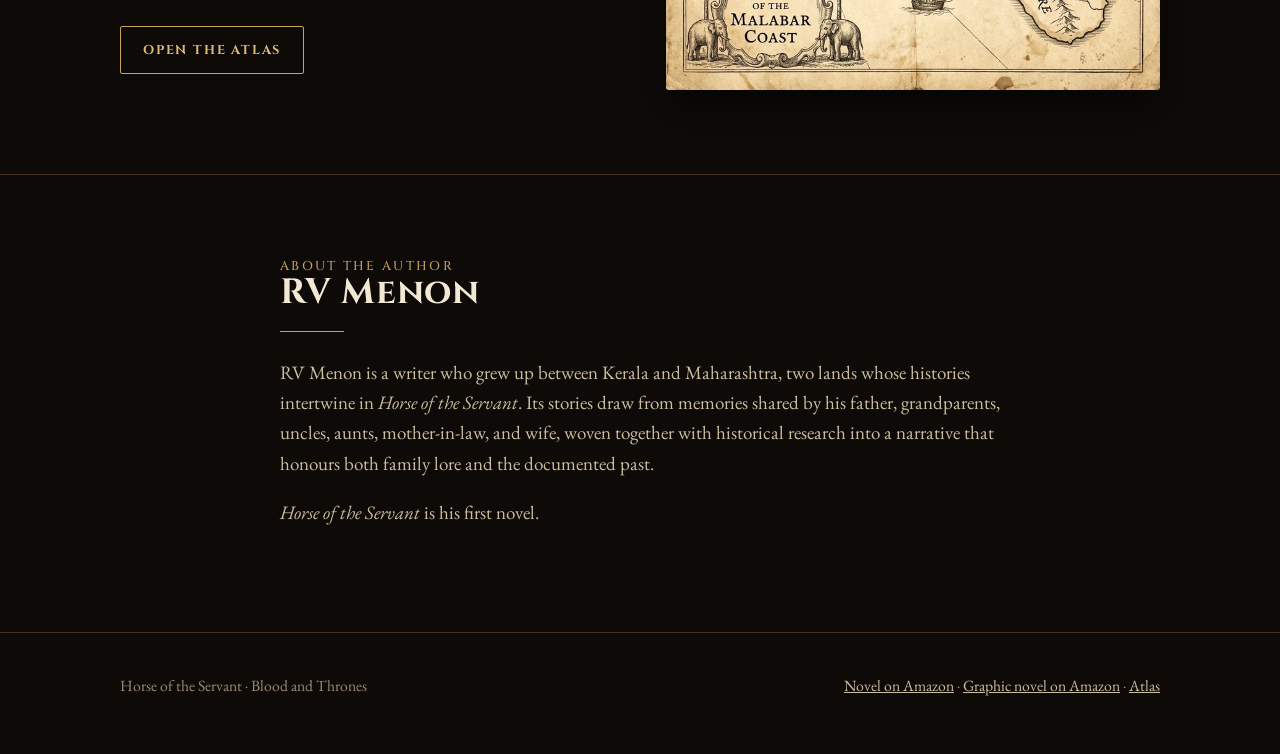
==== commit 557a4191: "Use the novel's ebook cover on the site Co-Authored-By: Claude Opus 5.5 <noreply@anthropic.com> Clau" ====
--- a/horse-of-the-servant/index.html
+++ b/horse-of-the-servant/index.html
@@ -44,7 +44,7 @@
       </div>
     </div>
     <div class="covers" aria-hidden="true">
-      <img src="../assets/novel-cover.jpg" alt="" width="800" height="1280">
+      <img src="../assets/novel-cover.jpg" class="sq" alt="" width="900" height="900">
       <img src="../assets/graphic-novel-cover.jpg" alt="" width="800" height="1280">
     </div>
   </div>
@@ -59,7 +59,7 @@
     <p class="lead">Read Nagoji's story as a novel, or follow it in pictures in the full-colour graphic novel.</p>
 
     <article class="book" id="novel" aria-labelledby="novel-h">
-      <div class="cover"><img src="../assets/novel-cover.jpg" alt="Cover of Horse of the Servant, a novel by RV Menon" width="800" height="1280" loading="lazy"></div>
+      <div class="cover"><img src="../assets/novel-cover.jpg" class="sq" alt="Cover of Horse of the Servant, the novel: a copper bowl, a dagger, coins and sacks of pepper by lamplight" width="900" height="900" loading="lazy"></div>
       <div>
         <div class="eyebrow">The novel</div>
         <h3 id="novel-h">Horse of the Servant</h3>
--- a/assets/site.css
+++ b/assets/site.css
@@ -109,3 +109,4 @@
 @media (max-width:860px){.feature{grid-template-columns:1fr;gap:36px}.feature .covers{justify-content:center}}
 .hero .wrap.solo{grid-template-columns:1fr}
 .nowrap{white-space:nowrap}
+.covers img.sq,.book .cover img.sq{aspect-ratio:1/1}
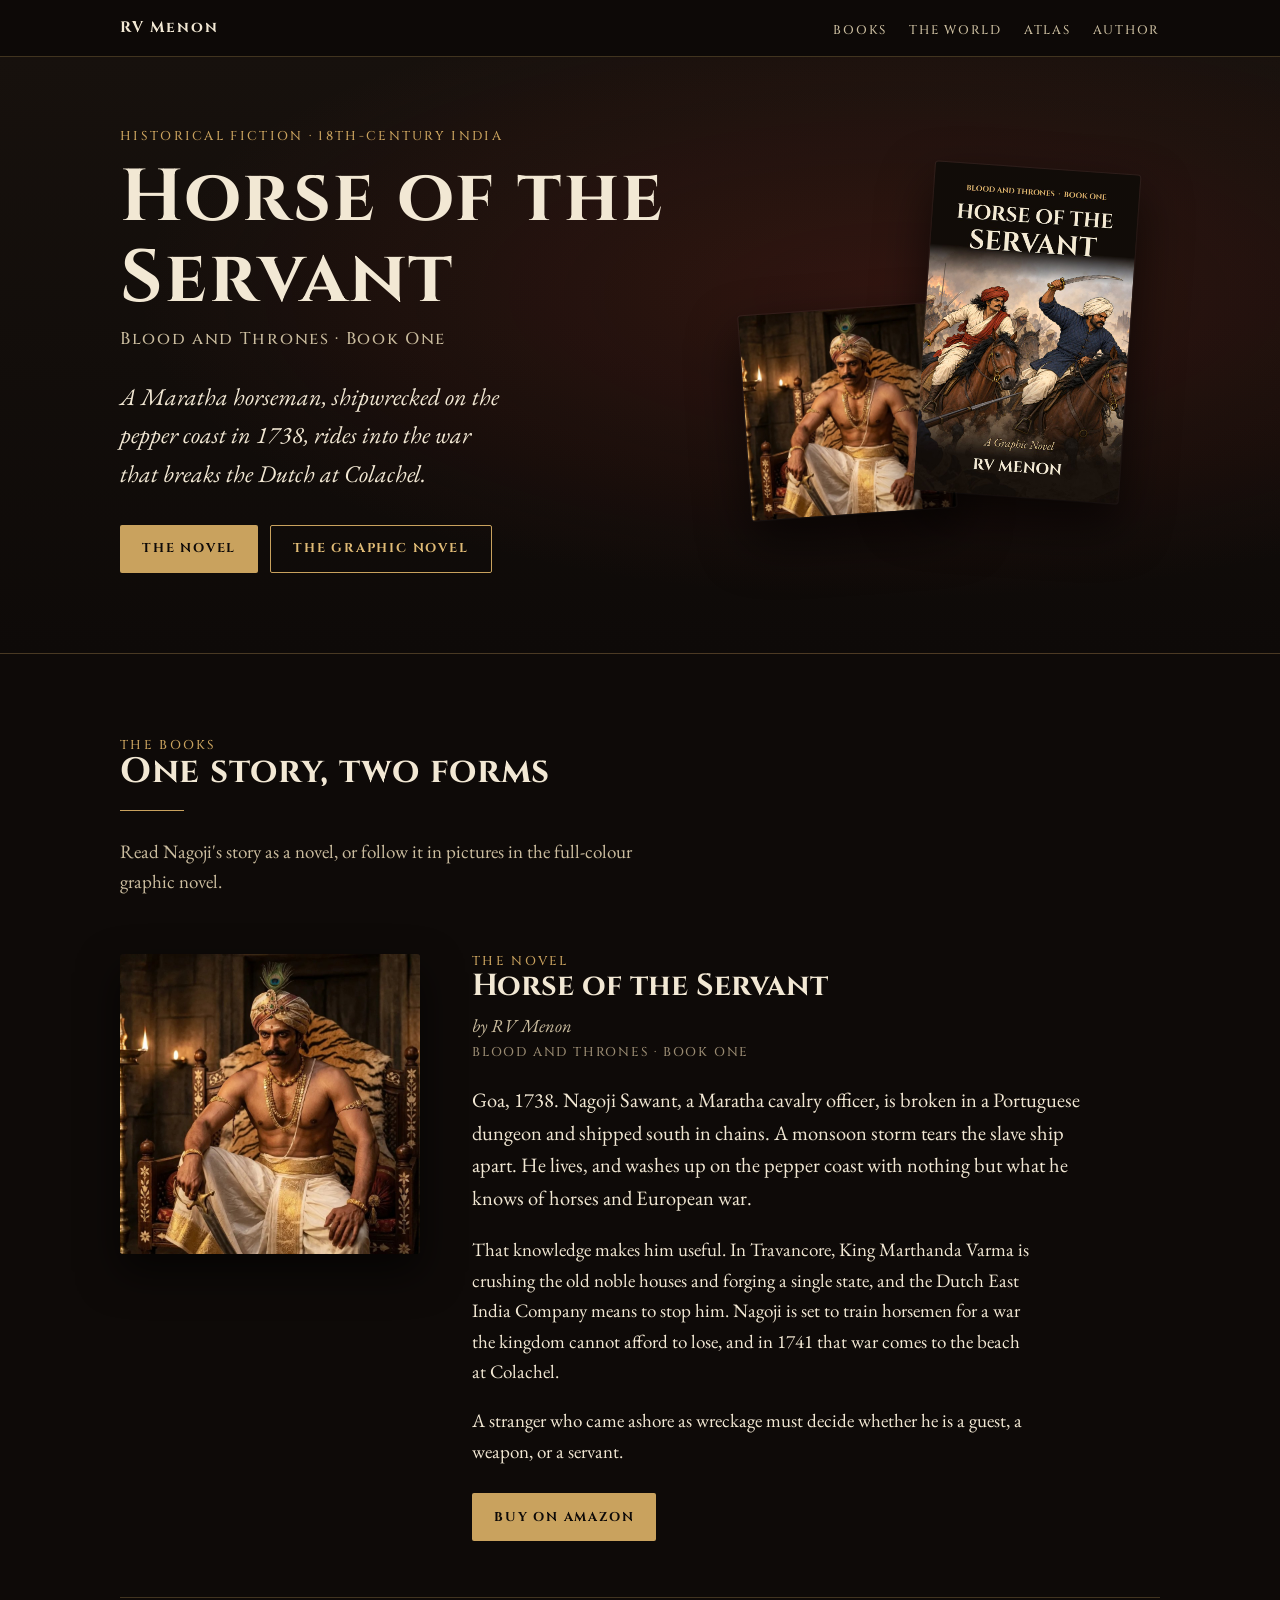
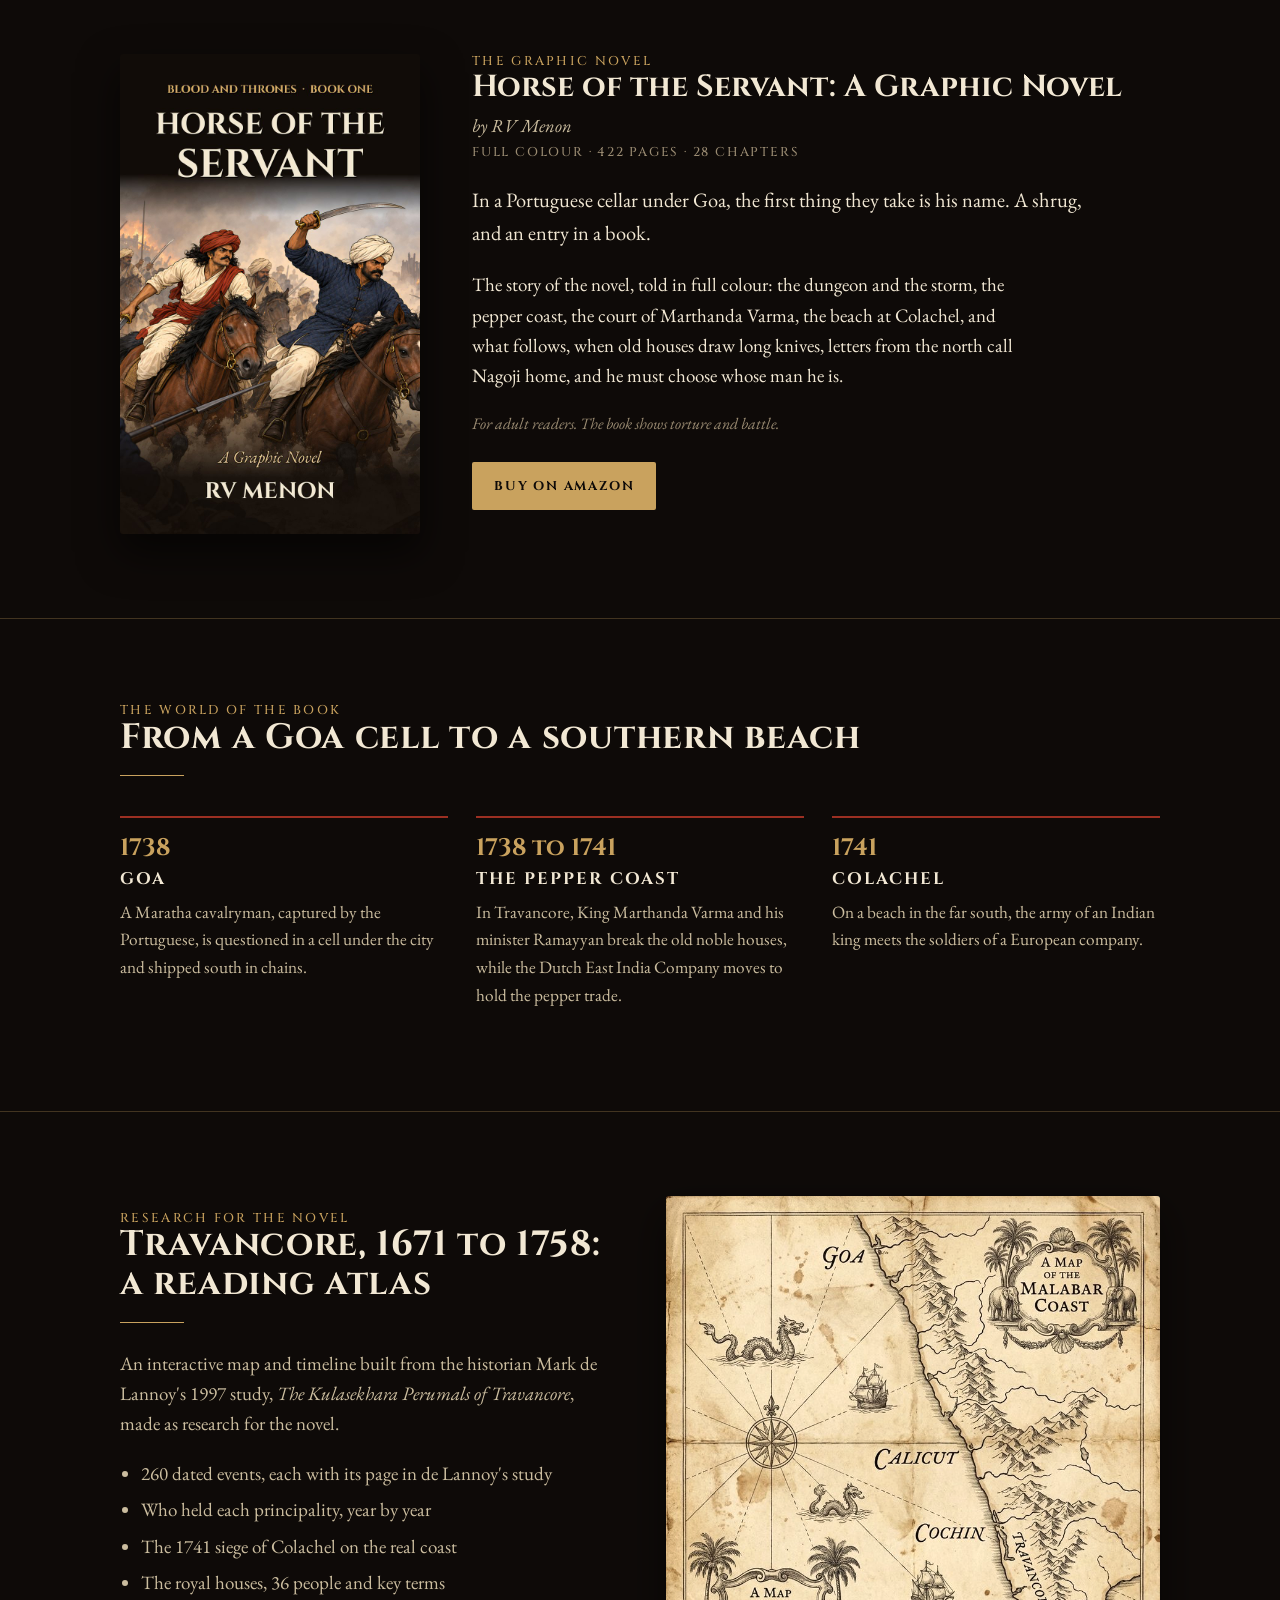
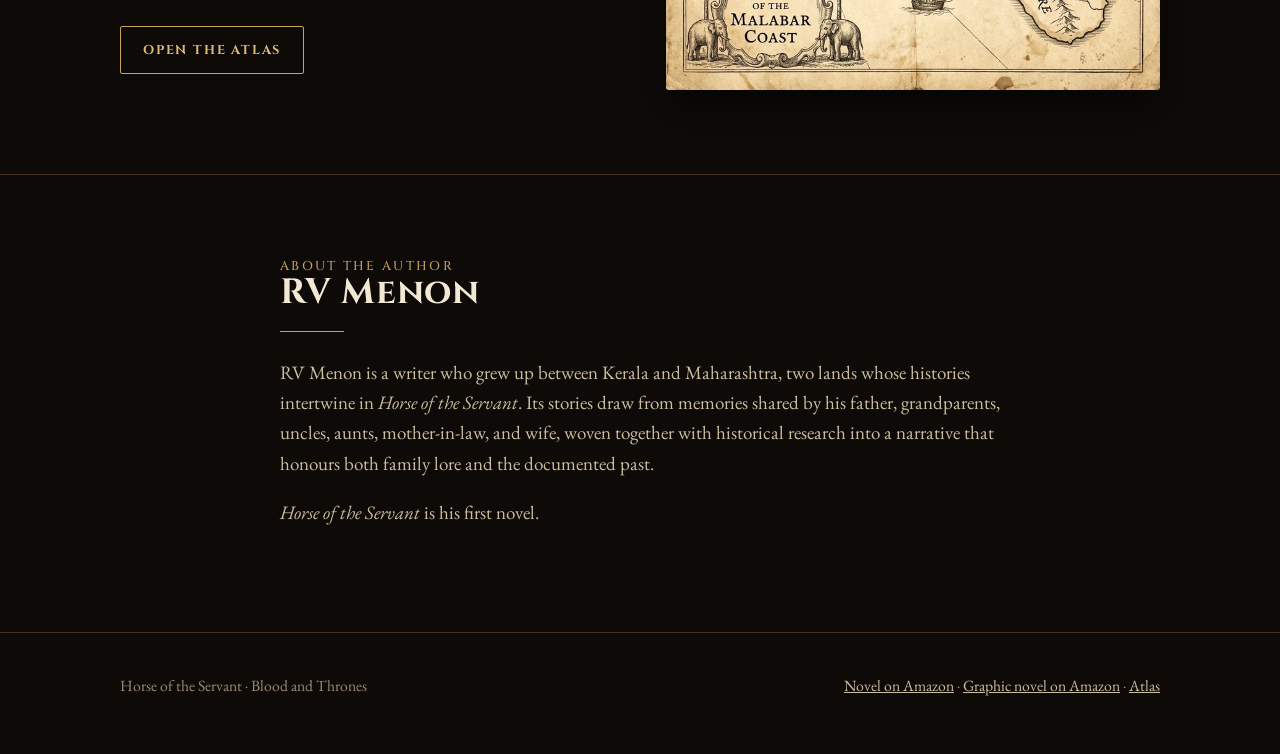
==== commit ac3f0050: "Use the image of the king on his throne for the novel Co-Authored-By: Claude Opus 5.5 <noreply@anthr" ====
--- a/horse-of-the-servant/index.html
+++ b/horse-of-the-servant/index.html
@@ -59,7 +59,7 @@
     <p class="lead">Read Nagoji's story as a novel, or follow it in pictures in the full-colour graphic novel.</p>
 
     <article class="book" id="novel" aria-labelledby="novel-h">
-      <div class="cover"><img src="../assets/novel-cover.jpg" class="sq" alt="Cover of Horse of the Servant, the novel: a copper bowl, a dagger, coins and sacks of pepper by lamplight" width="900" height="900" loading="lazy"></div>
+      <div class="cover"><img src="../assets/novel-cover.jpg" class="sq" alt="Cover image for Horse of the Servant, the novel: a king seated on a carved throne draped with a tiger skin, a sword at his knee" width="900" height="900" loading="lazy"></div>
       <div>
         <div class="eyebrow">The novel</div>
         <h3 id="novel-h">Horse of the Servant</h3>
